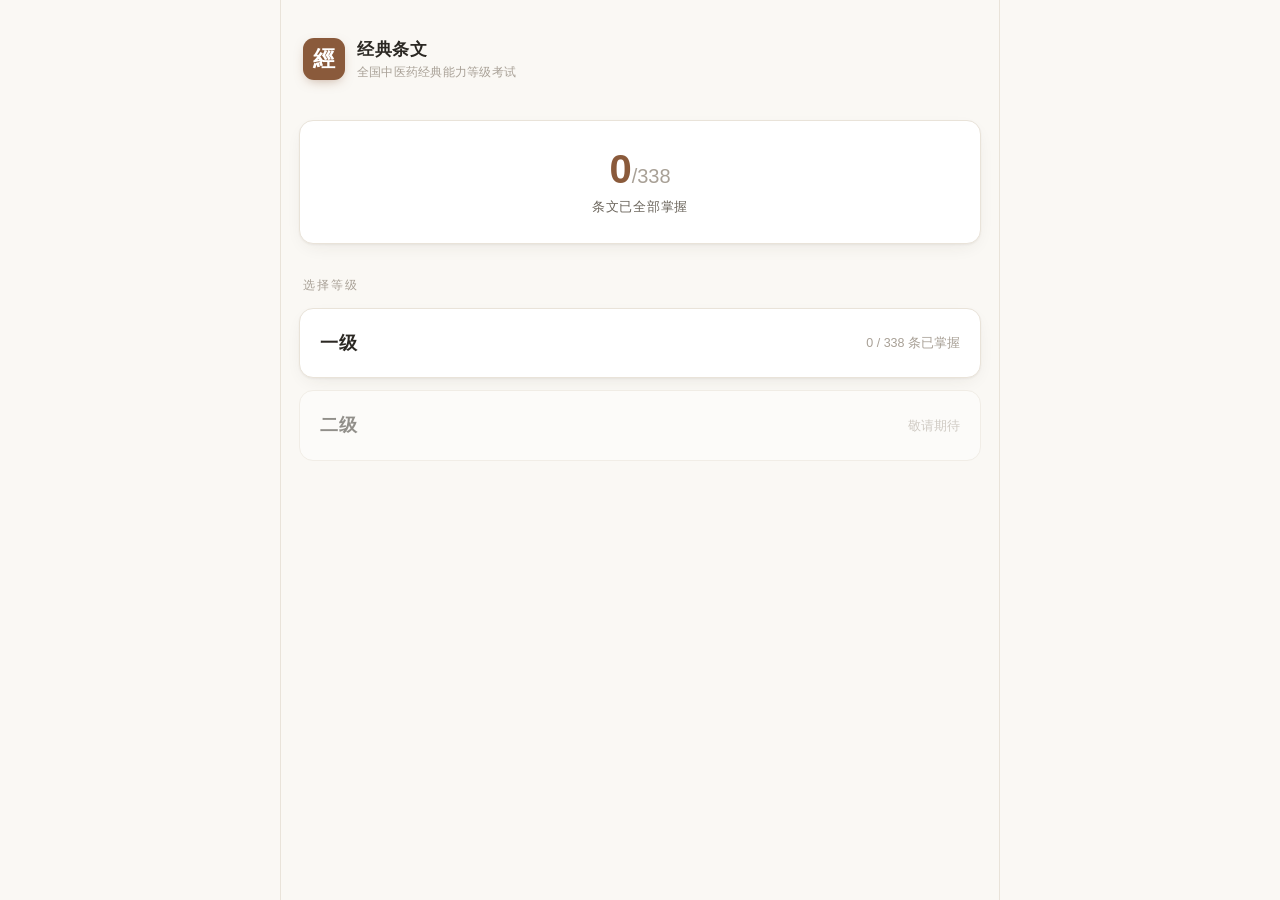
==== index.html @ 97379460 "Add files via upload" ====
<!DOCTYPE html>
<html lang="zh-CN">
<head>
<meta charset="UTF-8">
<meta name="viewport" content="width=device-width, initial-scale=1.0, viewport-fit=cover">
<meta name="theme-color" content="#faf8f4">
<title>经典条文背诵 · 全国中医药经典能力等级考试</title>
<link rel="stylesheet" href="style.css">
</head>
<body>
<div id="app"></div>
<script src="data.js"></script>
<script src="app.js"></script>
</body>
</html>
---- style.css ----
/* ============================================================
   style.css — 经典条文背诵
   ============================================================ */

:root {
  --bg: #faf8f4;
  --surface: #ffffff;
  --surface-2: #f5f1ea;
  --ink: #2b2823;
  --ink-2: #6b655c;
  --ink-3: #a8a096;
  --line: #e9e3d9;
  --line-2: #ded6c9;
  --accent: #8a5a3b;
  --accent-2: #a8704a;
  --accent-soft: #f4ece3;
  --green: #3f8a63;
  --green-soft: #e9f5ee;
  --red: #bf4a44;
  --red-soft: #fceceb;
  --gold: #c9a961;
  --radius: 14px;
  --radius-sm: 9px;
  --shadow: 0 1px 2px rgba(60, 48, 32, .05), 0 6px 20px -8px rgba(60, 48, 32, .12);
}

* { box-sizing: border-box; -webkit-tap-highlight-color: transparent; }

html, body {
  margin: 0;
  padding: 0;
  background: var(--bg);
  color: var(--ink);
  font-family: -apple-system, BlinkMacSystemFont, "Segoe UI", "PingFang SC",
               "Hiragino Sans GB", "Microsoft YaHei", "Source Han Sans SC", sans-serif;
  font-size: 16px;
  line-height: 1.6;
  -webkit-font-smoothing: antialiased;
}

body {
  min-height: 100vh;
  min-height: 100dvh;
}

#app { min-height: 100vh; min-height: 100dvh; }

.page {
  max-width: 720px;
  margin: 0 auto;
  min-height: 100vh;
  min-height: 100dvh;
  display: flex;
  flex-direction: column;
  background: var(--bg);
}

/* ---------------- 通用经典文本字体 ---------------- */
.classic {
  font-family: "Songti SC", "SimSun", "Noto Serif SC", "Source Han Serif SC",
               "STSong", Georgia, serif;
  letter-spacing: .02em;
}

/* ---------------- 顶栏 ---------------- */
.topbar {
  display: flex;
  align-items: center;
  gap: 8px;
  padding: 16px 18px 10px;
  position: sticky;
  top: 0;
  background: linear-gradient(var(--bg) 76%, rgba(250,248,244,0));
  z-index: 10;
}

.icon-btn {
  width: 38px; height: 38px;
  flex: 0 0 auto;
  border: none;
  background: transparent;
  color: var(--ink);
  font-size: 26px;
  line-height: 1;
  border-radius: 50%;
  cursor: pointer;
  display: flex;
  align-items: center;
  justify-content: center;
  transition: background .15s;
  padding: 0;
}
.icon-btn:hover { background: var(--surface-2); }
.icon-btn:active { transform: scale(.94); }
.icon-btn.ghost { visibility: hidden; pointer-events: none; }

.topbar-title { flex: 1; min-width: 0; }
.tt-kicker {
  font-size: 11px;
  letter-spacing: .12em;
  color: var(--ink-3);
  text-transform: uppercase;
}
.tt-name {
  font-size: 17px;
  font-weight: 600;
  color: var(--ink);
  white-space: nowrap;
  overflow: hidden;
  text-overflow: ellipsis;
}

/* ---------------- 首页 ---------------- */
.brand {
  display: flex;
  align-items: center;
  gap: 12px;
  padding: 20px 4px 0;
}
.brand-mark {
  width: 42px; height: 42px;
  display: flex; align-items: center; justify-content: center;
  background: var(--accent);
  color: #fff;
  border-radius: 11px;
  font-family: "Songti SC", serif;
  font-size: 22px;
  font-weight: 600;
  box-shadow: 0 4px 12px -4px rgba(138, 90, 59, .5);
}
.brand-title { font-size: 17px; font-weight: 700; letter-spacing: .04em; }
.brand-sub { font-size: 11.5px; color: var(--ink-3); letter-spacing: .02em; }

.home-main { padding: 0 18px 48px; }

.hero {
  margin: 28px 0 32px;
  padding: 26px 22px;
  background: var(--surface);
  border: 1px solid var(--line);
  border-radius: var(--radius);
  box-shadow: var(--shadow);
  text-align: center;
}
.hero-num {
  font-size: 40px;
  font-weight: 700;
  color: var(--accent);
  line-height: 1.1;
  font-variant-numeric: tabular-nums;
}
.hero-num span { font-size: 20px; color: var(--ink-3); font-weight: 500; }
.hero-label {
  margin-top: 6px;
  font-size: 13px;
  color: var(--ink-2);
  letter-spacing: .06em;
}

.section-label {
  font-size: 12px;
  letter-spacing: .16em;
  color: var(--ink-3);
  margin: 0 0 12px 4px;
  text-transform: uppercase;
}

.level-grid { display: grid; gap: 12px; }

.level-card {
  display: flex;
  align-items: center;
  justify-content: space-between;
  padding: 20px 20px;
  background: var(--surface);
  border: 1px solid var(--line);
  border-radius: var(--radius);
  cursor: pointer;
  transition: border-color .16s, transform .16s, box-shadow .16s;
  box-shadow: var(--shadow);
}
.level-card:hover { border-color: var(--accent-2); transform: translateY(-1px); }
.level-card:active { transform: scale(.99); }
.level-card.disabled {
  opacity: .5;
  cursor: not-allowed;
  box-shadow: none;
}
.lc-name { font-size: 18px; font-weight: 600; letter-spacing: .06em; }
.lc-sub { font-size: 12.5px; color: var(--ink-3); }

/* ---------------- 科目列表 ---------------- */
.list-main { padding: 0 18px 48px; flex: 1; }

.subject-list { display: grid; gap: 10px; }

.subject-card {
  display: flex;
  align-items: center;
  gap: 14px;
  width: 100%;
  padding: 16px 16px;
  background: var(--surface);
  border: 1px solid var(--line);
  border-radius: var(--radius);
  cursor: pointer;
  text-align: left;
  font-family: inherit;
  font-size: inherit;
  color: inherit;
  transition: border-color .16s, transform .16s;
  box-shadow: var(--shadow);
}
.subject-card:hover { border-color: var(--accent-2); }
.subject-card:active { transform: scale(.99); }

.sc-icon {
  font-size: 24px;
  width: 46px; height: 46px;
  flex: 0 0 auto;
  display: flex; align-items: center; justify-content: center;
  background: var(--accent-soft);
  border-radius: 12px;
}
.sc-body { flex: 1; min-width: 0; display: flex; flex-direction: column; gap: 3px; }
.sc-name { font-size: 16.5px; font-weight: 600; }
.sc-meta { font-size: 12px; color: var(--ink-3); }
.sc-bar {
  display: block;
  height: 4px;
  background: var(--surface-2);
  border-radius: 3px;
  overflow: hidden;
  margin-top: 3px;
}
.sc-bar i {
  display: block; height: 100%;
  background: linear-gradient(90deg, var(--gold), var(--accent-2));
  border-radius: 3px;
  transition: width .3s;
}
.sc-arrow { color: var(--ink-3); font-size: 22px; flex: 0 0 auto; }

/* ---------------- 条文列表 ---------------- */
.part-group { margin-bottom: 26px; }

.part-head {
  font-size: 12.5px;
  font-weight: 600;
  letter-spacing: .08em;
  color: var(--accent);
  padding: 0 4px 8px;
  border-bottom: 1px solid var(--line);
  margin-bottom: 8px;
}

.passage-list { display: grid; gap: 7px; }

.passage-item {
  display: flex;
  align-items: center;
  gap: 12px;
  width: 100%;
  padding: 13px 14px;
  background: var(--surface);
  border: 1px solid var(--line);
  border-radius: var(--radius-sm);
  cursor: pointer;
  text-align: left;
  font-family: inherit;
  color: inherit;
  transition: border-color .15s, background .15s;
}
.passage-item:hover { border-color: var(--accent-2); background: #fffdfa; }
.passage-item:active { transform: scale(.995); }

.pi-main { flex: 1; min-width: 0; display: flex; flex-direction: column; gap: 2px; }
.pi-title {
  font-size: 14.5px;
  font-weight: 500;
  color: var(--ink);
  overflow: hidden;
  text-overflow: ellipsis;
  white-space: nowrap;
}
.pi-article {
  font-size: 11.5px;
  color: var(--ink-3);
  overflow: hidden;
  text-overflow: ellipsis;
  white-space: nowrap;
}

.pi-dots { display: flex; gap: 4px; flex: 0 0 auto; }
.dot {
  width: 20px; height: 20px;
  border-radius: 50%;
  display: flex; align-items: center; justify-content: center;
  font-size: 10px;
  font-style: normal;
  background: var(--surface-2);
  color: var(--ink-3);
  border: 1px solid var(--line);
  transition: all .2s;
}
.dot.on {
  background: var(--green-soft);
  color: var(--green);
  border-color: #bfe0cd;
  font-weight: 700;
}

/* ---------------- 练习页 ---------------- */
.practice-page { background: var(--bg); }

.practice-head {
  display: flex;
  align-items: center;
  gap: 10px;
  padding: 14px 16px 8px;
  position: sticky;
  top: 0;
  z-index: 10;
  background: var(--bg);
  border-bottom: 1px solid transparent;
}

.ph-title { flex: 1; min-width: 0; }
.ph-article {
  font-size: 11px;
  color: var(--ink-3);
  letter-spacing: .04em;
  white-space: nowrap; overflow: hidden; text-overflow: ellipsis;
}
.ph-name {
  font-size: 15px;
  font-weight: 600;
  white-space: nowrap; overflow: hidden; text-overflow: ellipsis;
}
.ph-progress {
  font-size: 12px;
  font-variant-numeric: tabular-nums;
  color: var(--accent);
  background: var(--accent-soft);
  padding: 4px 10px;
  border-radius: 20px;
  font-weight: 600;
  flex: 0 0 auto;
}

.mode-tabs {
  display: flex;
  gap: 6px;
  padding: 6px 16px 12px;
  position: sticky;
  top: 52px;
  background: var(--bg);
  z-index: 9;
}
.mode-tab {
  flex: 1;
  padding: 8px 4px;
  font-size: 13px;
  font-family: inherit;
  color: var(--ink-2);
  background: var(--surface);
  border: 1px solid var(--line);
  border-radius: 9px;
  cursor: pointer;
  transition: all .16s;
  white-space: nowrap;
}
.mode-tab:hover { border-color: var(--accent-2); }
.mode-tab.active {
  background: var(--accent);
  color: #fff;
  border-color: var(--accent);
  font-weight: 600;
  box-shadow: 0 4px 12px -5px rgba(138, 90, 59, .6);
}
.mode-tab.done:not(.active) {
  border-color: #bfe0cd;
  color: var(--green);
  background: var(--green-soft);
}

.practice-body {
  flex: 1;
  padding: 4px 18px 130px;
}

.cloze-hint {
  font-size: 11.5px;
  color: var(--ink-3);
  letter-spacing: .04em;
  margin-bottom: 14px;
  padding-left: 2px;
}

/* ---------------- 挖空文本 ---------------- */
.cloze-text {
  font-size: 19px;
  line-height: 2.5;
  color: var(--ink);
  word-break: break-word;
}
.cloze-text .c { white-space: pre-wrap; }

.blank {
  font-family: inherit;
  font-size: inherit;
  line-height: 1.4;
  color: var(--accent);
  font-weight: 600;
  background: transparent;
  border: none;
  border-bottom: 1.6px solid var(--line-2);
  border-radius: 0;
  text-align: center;
  padding: 0 1px 1px;
  margin: 0 1px;
  outline: none;
  transition: border-color .15s, background .15s, color .15s;
  vertical-align: baseline;
}
.blank:focus {
  border-bottom-color: var(--accent);
  background: var(--accent-soft);
}
.blank.correct {
  color: var(--green);
  border-bottom-color: var(--green);
  background: var(--green-soft);
}
.blank.wrong {
  color: var(--red);
  border-bottom-color: var(--red);
  background: var(--red-soft);
  text-decoration: line-through;
  text-decoration-color: rgba(191, 74, 68, .4);
}
.blank.revealed {
  color: var(--gold);
  border-bottom-color: var(--gold);
  background: #fdf7e8;
}

/* ---------------- 选择题 ---------------- */
.choice-quote {
  font-size: 18px;
  line-height: 2.1;
  padding: 18px 18px;
  background: var(--surface);
  border: 1px solid var(--line);
  border-left: 3px solid var(--gold);
  border-radius: var(--radius-sm);
  margin-bottom: 20px;
  color: var(--ink);
}
.quote-blank {
  display: inline-block;
  min-width: 5em;
  border-bottom: 2px solid var(--accent-2);
  color: var(--accent);
  text-align: center;
  letter-spacing: .1em;
}

.options { display: grid; gap: 9px; }

.option {
  display: flex;
  align-items: flex-start;
  gap: 11px;
  width: 100%;
  padding: 13px 15px;
  background: var(--surface);
  border: 1px solid var(--line);
  border-radius: var(--radius-sm);
  cursor: pointer;
  text-align: left;
  font-family: inherit;
  font-size: inherit;
  color: inherit;
  transition: all .15s;
  line-height: 1.7;
}
.option:hover { border-color: var(--accent-2); background: #fffdfa; }
.option.picked {
  border-color: var(--accent);
  background: var(--accent-soft);
  box-shadow: 0 0 0 1px var(--accent) inset;
}
.option.correct {
  border-color: var(--green);
  background: var(--green-soft);
}
.option.wrong {
  border-color: var(--red);
  background: var(--red-soft);
}

.opt-letter {
  flex: 0 0 auto;
  width: 22px; height: 22px;
  border-radius: 50%;
  background: var(--surface-2);
  color: var(--ink-2);
  font-size: 12px;
  font-weight: 700;
  display: flex; align-items: center; justify-content: center;
  margin-top: 2px;
}
.option.picked .opt-letter { background: var(--accent); color: #fff; }
.option.correct .opt-letter { background: var(--green); color: #fff; }
.option.wrong .opt-letter { background: var(--red); color: #fff; }

.opt-text { flex: 1; font-size: 16px; }

/* ---------------- 结果条 ---------------- */
.result-bar {
  margin-top: 18px;
  font-size: 13.5px;
  color: var(--ink-2);
  padding: 0 2px;
  min-height: 20px;
}
.result-bar.ok { color: var(--green); font-weight: 600; }
.result-bar.bad { color: var(--red); }

.empty-tip {
  padding: 40px 20px;
  text-align: center;
  color: var(--ink-3);
  font-size: 14px;
}

/* ---------------- 底部按钮 ---------------- */
.practice-foot {
  position: fixed;
  bottom: 0;
  left: 0; right: 0;
  max-width: 720px;
  margin: 0 auto;
  padding: 12px 18px calc(12px + env(safe-area-inset-bottom, 0px));
  background: linear-gradient(rgba(250,248,244,0), var(--bg) 34%);
  display: flex;
  gap: 10px;
  z-index: 20;
}

.btn-primary, .btn-ghost {
  font-family: inherit;
  font-size: 15px;
  font-weight: 600;
  padding: 13px 18px;
  border-radius: 12px;
  cursor: pointer;
  transition: all .15s;
  border: 1px solid transparent;
}
.btn-primary {
  flex: 2;
  background: var(--accent);
  color: #fff;
  box-shadow: 0 6px 18px -8px rgba(138, 90, 59, .8);
}
.btn-primary:hover { background: var(--accent-2); }
.btn-primary:active { transform: scale(.98); }

.btn-ghost {
  flex: 1;
  background: var(--surface);
  color: var(--ink-2);
  border-color: var(--line);
}
.btn-ghost:hover { border-color: var(--accent-2); color: var(--accent); }
.btn-ghost:active { transform: scale(.98); }

/* ---------------- 响应式 ---------------- */
@media (max-width: 400px) {
  .cloze-text { font-size: 17px; line-height: 2.4; }
  .choice-quote { font-size: 16.5px; }
  .opt-text { font-size: 15px; }
  .mode-tab { font-size: 12px; padding: 7px 2px; }
}

@media (min-width: 721px) {
  .page {
    border-left: 1px solid var(--line);
    border-right: 1px solid var(--line);
    background: var(--bg);
  }
}
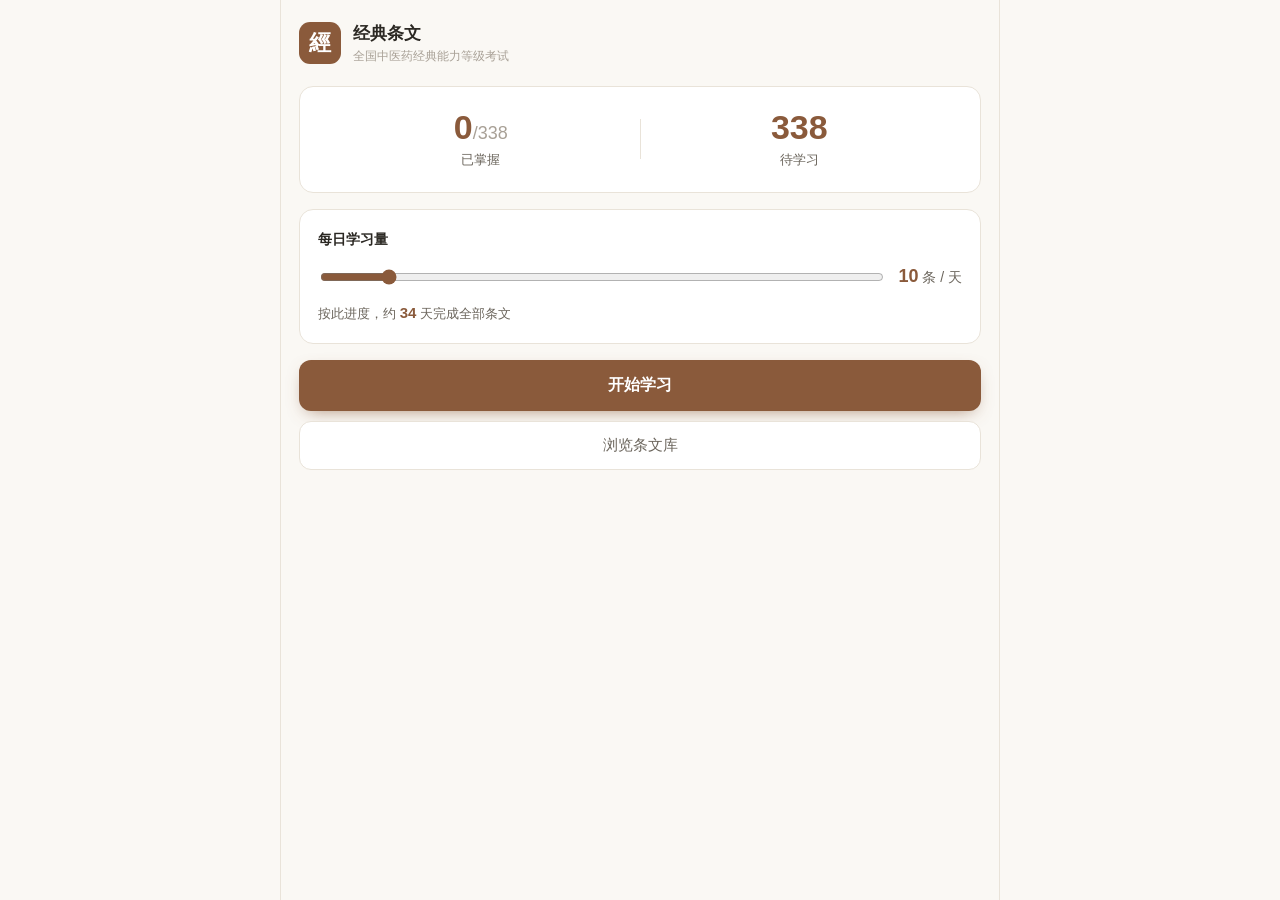
==== commit 441be5f0: "Add files via upload" ====
--- a/index.html
+++ b/index.html
@@ -4,7 +4,7 @@
 <meta charset="UTF-8">
 <meta name="viewport" content="width=device-width, initial-scale=1.0, viewport-fit=cover">
 <meta name="theme-color" content="#faf8f4">
-<title>经典条文背诵 · 全国中医药经典能力等级考试</title>
+<title>经典条文 · 背诵</title>
 <link rel="stylesheet" href="style.css">
 </head>
 <body>
--- a/style.css
+++ b/style.css
@@ -1,16 +1,11 @@
-/* ============================================================
-   style.css — 经典条文背诵
-   ============================================================ */
-
 :root {
   --bg: #faf8f4;
   --surface: #ffffff;
-  --surface-2: #f5f1ea;
+  --surface-2: #f4efe7;
   --ink: #2b2823;
   --ink-2: #6b655c;
   --ink-3: #a8a096;
   --line: #e9e3d9;
-  --line-2: #ded6c9;
   --accent: #8a5a3b;
   --accent-2: #a8704a;
   --accent-soft: #f4ece3;
@@ -21,574 +16,189 @@
   --gold: #c9a961;
   --radius: 14px;
   --radius-sm: 9px;
-  --shadow: 0 1px 2px rgba(60, 48, 32, .05), 0 6px 20px -8px rgba(60, 48, 32, .12);
 }
-
 * { box-sizing: border-box; -webkit-tap-highlight-color: transparent; }
-
-html, body {
-  margin: 0;
-  padding: 0;
-  background: var(--bg);
-  color: var(--ink);
-  font-family: -apple-system, BlinkMacSystemFont, "Segoe UI", "PingFang SC",
-               "Hiragino Sans GB", "Microsoft YaHei", "Source Han Sans SC", sans-serif;
-  font-size: 16px;
-  line-height: 1.6;
-  -webkit-font-smoothing: antialiased;
-}
-
-body {
-  min-height: 100vh;
-  min-height: 100dvh;
-}
-
-#app { min-height: 100vh; min-height: 100dvh; }
-
-.page {
-  max-width: 720px;
-  margin: 0 auto;
-  min-height: 100vh;
-  min-height: 100dvh;
-  display: flex;
-  flex-direction: column;
-  background: var(--bg);
-}
-
-/* ---------------- 通用经典文本字体 ---------------- */
-.classic {
-  font-family: "Songti SC", "SimSun", "Noto Serif SC", "Source Han Serif SC",
-               "STSong", Georgia, serif;
-  letter-spacing: .02em;
-}
-
-/* ---------------- 顶栏 ---------------- */
-.topbar {
-  display: flex;
-  align-items: center;
-  gap: 8px;
-  padding: 16px 18px 10px;
-  position: sticky;
-  top: 0;
-  background: linear-gradient(var(--bg) 76%, rgba(250,248,244,0));
-  z-index: 10;
-}
-
-.icon-btn {
-  width: 38px; height: 38px;
-  flex: 0 0 auto;
-  border: none;
-  background: transparent;
-  color: var(--ink);
-  font-size: 26px;
-  line-height: 1;
-  border-radius: 50%;
-  cursor: pointer;
-  display: flex;
-  align-items: center;
-  justify-content: center;
-  transition: background .15s;
-  padding: 0;
-}
-.icon-btn:hover { background: var(--surface-2); }
+html, body { margin: 0; padding: 0; background: var(--bg); color: var(--ink);
+  font-family: -apple-system, BlinkMacSystemFont, "PingFang SC", "Hiragino Sans GB",
+    "Microsoft YaHei", sans-serif; font-size: 16px; line-height: 1.6;
+  -webkit-font-smoothing: antialiased; }
+#app { min-height: 100vh; }
+
+.page { max-width: 720px; margin: 0 auto; min-height: 100vh; display: flex;
+  flex-direction: column; }
+
+.classic { font-family: "Songti SC", "SimSun", "Noto Serif SC", Georgia, serif;
+  letter-spacing: .02em; }
+
+/* ---- 顶栏 ---- */
+.topbar { display: flex; align-items: center; gap: 8px; padding: 14px 16px 8px;
+  position: sticky; top: 0; background: var(--bg); z-index: 10; }
+.icon-btn { width: 38px; height: 38px; border: none; background: transparent;
+  color: var(--ink); font-size: 26px; border-radius: 50%; cursor: pointer;
+  display: flex; align-items: center; justify-content: center; }
 .icon-btn:active { transform: scale(.94); }
-.icon-btn.ghost { visibility: hidden; pointer-events: none; }
-
+.icon-btn.ghost { visibility: hidden; }
 .topbar-title { flex: 1; min-width: 0; }
-.tt-kicker {
-  font-size: 11px;
-  letter-spacing: .12em;
-  color: var(--ink-3);
-  text-transform: uppercase;
-}
-.tt-name {
-  font-size: 17px;
-  font-weight: 600;
-  color: var(--ink);
-  white-space: nowrap;
-  overflow: hidden;
-  text-overflow: ellipsis;
-}
-
-/* ---------------- 首页 ---------------- */
-.brand {
-  display: flex;
-  align-items: center;
-  gap: 12px;
-  padding: 20px 4px 0;
-}
-.brand-mark {
-  width: 42px; height: 42px;
-  display: flex; align-items: center; justify-content: center;
-  background: var(--accent);
-  color: #fff;
-  border-radius: 11px;
-  font-family: "Songti SC", serif;
-  font-size: 22px;
-  font-weight: 600;
-  box-shadow: 0 4px 12px -4px rgba(138, 90, 59, .5);
-}
-.brand-title { font-size: 17px; font-weight: 700; letter-spacing: .04em; }
-.brand-sub { font-size: 11.5px; color: var(--ink-3); letter-spacing: .02em; }
-
-.home-main { padding: 0 18px 48px; }
-
-.hero {
-  margin: 28px 0 32px;
-  padding: 26px 22px;
-  background: var(--surface);
-  border: 1px solid var(--line);
-  border-radius: var(--radius);
-  box-shadow: var(--shadow);
-  text-align: center;
-}
-.hero-num {
-  font-size: 40px;
-  font-weight: 700;
-  color: var(--accent);
-  line-height: 1.1;
-  font-variant-numeric: tabular-nums;
-}
-.hero-num span { font-size: 20px; color: var(--ink-3); font-weight: 500; }
-.hero-label {
-  margin-top: 6px;
-  font-size: 13px;
-  color: var(--ink-2);
-  letter-spacing: .06em;
-}
-
-.section-label {
-  font-size: 12px;
-  letter-spacing: .16em;
-  color: var(--ink-3);
-  margin: 0 0 12px 4px;
-  text-transform: uppercase;
-}
-
-.level-grid { display: grid; gap: 12px; }
-
-.level-card {
-  display: flex;
-  align-items: center;
-  justify-content: space-between;
-  padding: 20px 20px;
-  background: var(--surface);
-  border: 1px solid var(--line);
-  border-radius: var(--radius);
-  cursor: pointer;
-  transition: border-color .16s, transform .16s, box-shadow .16s;
-  box-shadow: var(--shadow);
-}
-.level-card:hover { border-color: var(--accent-2); transform: translateY(-1px); }
-.level-card:active { transform: scale(.99); }
-.level-card.disabled {
-  opacity: .5;
-  cursor: not-allowed;
-  box-shadow: none;
-}
-.lc-name { font-size: 18px; font-weight: 600; letter-spacing: .06em; }
-.lc-sub { font-size: 12.5px; color: var(--ink-3); }
-
-/* ---------------- 科目列表 ---------------- */
-.list-main { padding: 0 18px 48px; flex: 1; }
-
-.subject-list { display: grid; gap: 10px; }
-
-.subject-card {
-  display: flex;
-  align-items: center;
-  gap: 14px;
-  width: 100%;
-  padding: 16px 16px;
-  background: var(--surface);
-  border: 1px solid var(--line);
-  border-radius: var(--radius);
-  cursor: pointer;
-  text-align: left;
-  font-family: inherit;
-  font-size: inherit;
-  color: inherit;
-  transition: border-color .16s, transform .16s;
-  box-shadow: var(--shadow);
-}
-.subject-card:hover { border-color: var(--accent-2); }
-.subject-card:active { transform: scale(.99); }
-
-.sc-icon {
-  font-size: 24px;
-  width: 46px; height: 46px;
-  flex: 0 0 auto;
-  display: flex; align-items: center; justify-content: center;
-  background: var(--accent-soft);
-  border-radius: 12px;
-}
-.sc-body { flex: 1; min-width: 0; display: flex; flex-direction: column; gap: 3px; }
-.sc-name { font-size: 16.5px; font-weight: 600; }
-.sc-meta { font-size: 12px; color: var(--ink-3); }
-.sc-bar {
-  display: block;
-  height: 4px;
-  background: var(--surface-2);
-  border-radius: 3px;
-  overflow: hidden;
-  margin-top: 3px;
-}
-.sc-bar i {
-  display: block; height: 100%;
-  background: linear-gradient(90deg, var(--gold), var(--accent-2));
-  border-radius: 3px;
-  transition: width .3s;
-}
-.sc-arrow { color: var(--ink-3); font-size: 22px; flex: 0 0 auto; }
-
-/* ---------------- 条文列表 ---------------- */
-.part-group { margin-bottom: 26px; }
-
-.part-head {
-  font-size: 12.5px;
-  font-weight: 600;
-  letter-spacing: .08em;
-  color: var(--accent);
-  padding: 0 4px 8px;
-  border-bottom: 1px solid var(--line);
-  margin-bottom: 8px;
-}
-
-.passage-list { display: grid; gap: 7px; }
-
-.passage-item {
-  display: flex;
-  align-items: center;
-  gap: 12px;
-  width: 100%;
-  padding: 13px 14px;
-  background: var(--surface);
-  border: 1px solid var(--line);
-  border-radius: var(--radius-sm);
-  cursor: pointer;
-  text-align: left;
-  font-family: inherit;
-  color: inherit;
-  transition: border-color .15s, background .15s;
-}
-.passage-item:hover { border-color: var(--accent-2); background: #fffdfa; }
-.passage-item:active { transform: scale(.995); }
-
-.pi-main { flex: 1; min-width: 0; display: flex; flex-direction: column; gap: 2px; }
-.pi-title {
-  font-size: 14.5px;
-  font-weight: 500;
-  color: var(--ink);
-  overflow: hidden;
-  text-overflow: ellipsis;
-  white-space: nowrap;
-}
-.pi-article {
-  font-size: 11.5px;
-  color: var(--ink-3);
-  overflow: hidden;
-  text-overflow: ellipsis;
-  white-space: nowrap;
-}
-
-.pi-dots { display: flex; gap: 4px; flex: 0 0 auto; }
-.dot {
-  width: 20px; height: 20px;
-  border-radius: 50%;
-  display: flex; align-items: center; justify-content: center;
-  font-size: 10px;
-  font-style: normal;
-  background: var(--surface-2);
-  color: var(--ink-3);
-  border: 1px solid var(--line);
-  transition: all .2s;
-}
-.dot.on {
-  background: var(--green-soft);
-  color: var(--green);
-  border-color: #bfe0cd;
-  font-weight: 700;
-}
-
-/* ---------------- 练习页 ---------------- */
-.practice-page { background: var(--bg); }
-
-.practice-head {
-  display: flex;
-  align-items: center;
-  gap: 10px;
-  padding: 14px 16px 8px;
-  position: sticky;
-  top: 0;
-  z-index: 10;
-  background: var(--bg);
-  border-bottom: 1px solid transparent;
-}
-
-.ph-title { flex: 1; min-width: 0; }
-.ph-article {
-  font-size: 11px;
-  color: var(--ink-3);
-  letter-spacing: .04em;
-  white-space: nowrap; overflow: hidden; text-overflow: ellipsis;
-}
-.ph-name {
-  font-size: 15px;
-  font-weight: 600;
-  white-space: nowrap; overflow: hidden; text-overflow: ellipsis;
-}
-.ph-progress {
-  font-size: 12px;
-  font-variant-numeric: tabular-nums;
-  color: var(--accent);
-  background: var(--accent-soft);
-  padding: 4px 10px;
-  border-radius: 20px;
-  font-weight: 600;
-  flex: 0 0 auto;
-}
-
-.mode-tabs {
-  display: flex;
-  gap: 6px;
-  padding: 6px 16px 12px;
-  position: sticky;
-  top: 52px;
-  background: var(--bg);
-  z-index: 9;
-}
-.mode-tab {
-  flex: 1;
-  padding: 8px 4px;
-  font-size: 13px;
-  font-family: inherit;
-  color: var(--ink-2);
-  background: var(--surface);
-  border: 1px solid var(--line);
-  border-radius: 9px;
-  cursor: pointer;
-  transition: all .16s;
-  white-space: nowrap;
-}
-.mode-tab:hover { border-color: var(--accent-2); }
-.mode-tab.active {
-  background: var(--accent);
-  color: #fff;
-  border-color: var(--accent);
-  font-weight: 600;
-  box-shadow: 0 4px 12px -5px rgba(138, 90, 59, .6);
-}
-.mode-tab.done:not(.active) {
-  border-color: #bfe0cd;
-  color: var(--green);
-  background: var(--green-soft);
-}
-
-.practice-body {
-  flex: 1;
-  padding: 4px 18px 130px;
-}
-
-.cloze-hint {
-  font-size: 11.5px;
-  color: var(--ink-3);
-  letter-spacing: .04em;
-  margin-bottom: 14px;
-  padding-left: 2px;
-}
-
-/* ---------------- 挖空文本 ---------------- */
-.cloze-text {
-  font-size: 19px;
-  line-height: 2.5;
-  color: var(--ink);
-  word-break: break-word;
-}
-.cloze-text .c { white-space: pre-wrap; }
-
-.blank {
-  font-family: inherit;
-  font-size: inherit;
-  line-height: 1.4;
-  color: var(--accent);
-  font-weight: 600;
-  background: transparent;
-  border: none;
-  border-bottom: 1.6px solid var(--line-2);
-  border-radius: 0;
-  text-align: center;
-  padding: 0 1px 1px;
-  margin: 0 1px;
-  outline: none;
-  transition: border-color .15s, background .15s, color .15s;
-  vertical-align: baseline;
-}
-.blank:focus {
-  border-bottom-color: var(--accent);
-  background: var(--accent-soft);
-}
-.blank.correct {
-  color: var(--green);
-  border-bottom-color: var(--green);
-  background: var(--green-soft);
-}
-.blank.wrong {
-  color: var(--red);
-  border-bottom-color: var(--red);
-  background: var(--red-soft);
-  text-decoration: line-through;
-  text-decoration-color: rgba(191, 74, 68, .4);
-}
-.blank.revealed {
-  color: var(--gold);
-  border-bottom-color: var(--gold);
-  background: #fdf7e8;
-}
-
-/* ---------------- 选择题 ---------------- */
-.choice-quote {
-  font-size: 18px;
-  line-height: 2.1;
-  padding: 18px 18px;
-  background: var(--surface);
-  border: 1px solid var(--line);
-  border-left: 3px solid var(--gold);
-  border-radius: var(--radius-sm);
-  margin-bottom: 20px;
-  color: var(--ink);
-}
-.quote-blank {
-  display: inline-block;
-  min-width: 5em;
-  border-bottom: 2px solid var(--accent-2);
-  color: var(--accent);
-  text-align: center;
-  letter-spacing: .1em;
-}
+.tt-kicker { font-size: 11px; color: var(--ink-3); letter-spacing: .08em; }
+.tt-name { font-size: 16px; font-weight: 600; white-space: nowrap;
+  overflow: hidden; text-overflow: ellipsis; }
+.queue-badge { font-size: 12px; color: var(--accent); background: var(--accent-soft);
+  padding: 3px 10px; border-radius: 20px; font-weight: 600; }
+
+/* ---- 首页 ---- */
+.home-head { padding: 20px 18px 0; }
+.brand { display: flex; align-items: center; gap: 12px; }
+.brand-mark { width: 42px; height: 42px; display: flex; align-items: center;
+  justify-content: center; background: var(--accent); color: #fff;
+  border-radius: 11px; font-family: "Songti SC", serif; font-size: 22px;
+  font-weight: 600; }
+.brand-title { font-size: 17px; font-weight: 700; }
+.brand-sub { font-size: 11.5px; color: var(--ink-3); }
+.home-main { padding: 20px 18px 48px; flex: 1; }
+
+.hero { background: var(--surface); border: 1px solid var(--line);
+  border-radius: var(--radius); padding: 22px; margin-bottom: 16px; }
+.hero-row { display: flex; align-items: center; }
+.hero-item { flex: 1; text-align: center; }
+.hero-divider { width: 1px; height: 40px; background: var(--line); }
+.hero-num { font-size: 34px; font-weight: 700; color: var(--accent);
+  line-height: 1.1; font-variant-numeric: tabular-nums; }
+.hero-num span { font-size: 18px; color: var(--ink-3); font-weight: 500; }
+.hero-label { margin-top: 4px; font-size: 12.5px; color: var(--ink-2); }
+.due-tip { margin-top: 14px; text-align: center; font-size: 13px;
+  color: var(--red); background: var(--red-soft); padding: 8px;
+  border-radius: 8px; }
+.due-tip b { font-weight: 700; }
+
+.card { background: var(--surface); border: 1px solid var(--line);
+  border-radius: var(--radius); padding: 18px; margin-bottom: 16px; }
+.card-title { font-size: 14px; font-weight: 600; margin-bottom: 12px; }
+.goal-row { display: flex; align-items: center; gap: 12px; }
+.goal-row input[type=range] { flex: 1; accent-color: var(--accent); }
+.goal-value { font-size: 14px; color: var(--ink-2); white-space: nowrap; }
+.goal-value b { color: var(--accent); font-size: 18px; }
+.days-tip { margin-top: 10px; font-size: 13px; color: var(--ink-2); }
+.days-tip b { color: var(--accent); font-size: 15px; }
+
+.btn-main { display: block; width: 100%; padding: 15px; font-size: 16px;
+  font-weight: 600; color: #fff; background: var(--accent); border: none;
+  border-radius: 12px; cursor: pointer; font-family: inherit;
+  box-shadow: 0 6px 18px -8px rgba(138,90,59,.8); }
+.btn-main:active { transform: scale(.98); }
+.btn-sub { display: block; width: 100%; padding: 14px; font-size: 15px;
+  color: var(--ink-2); background: var(--surface); border: 1px solid var(--line);
+  border-radius: 12px; cursor: pointer; margin-top: 10px; font-family: inherit; }
+
+/* ---- 学习页 ---- */
+.step-bar { display: flex; gap: 8px; justify-content: center; padding: 6px 16px 14px; }
+.step-dot { width: 30px; height: 30px; border-radius: 50%; display: flex;
+  align-items: center; justify-content: center; font-size: 12px;
+  background: var(--surface-2); color: var(--ink-3); border: 1px solid var(--line);
+  transition: all .2s; }
+.step-dot.active { background: var(--accent); color: #fff; border-color: var(--accent);
+  font-weight: 700; transform: scale(1.1); }
+.step-dot.done { background: var(--green-soft); color: var(--green);
+  border-color: #bfe0cd; }
+
+.learn-body { flex: 1; padding: 0 18px 130px; }
+.passage-title { font-size: 14px; font-weight: 600; color: var(--accent);
+  margin-bottom: 12px; }
+.passage-text { font-size: 19px; line-height: 2.1; color: var(--ink); }
+.hint-row { font-size: 12px; color: var(--ink-3); margin: 14px 0; }
+
+.quote { font-size: 18px; line-height: 2.1; padding: 16px; background: var(--surface);
+  border: 1px solid var(--line); border-left: 3px solid var(--gold);
+  border-radius: var(--radius-sm); margin-bottom: 18px; }
+.quote-blank { display: inline-block; min-width: 4em; border-bottom: 2px solid var(--accent-2);
+  color: var(--accent); text-align: center; }
 
 .options { display: grid; gap: 9px; }
-
-.option {
-  display: flex;
-  align-items: flex-start;
-  gap: 11px;
-  width: 100%;
-  padding: 13px 15px;
-  background: var(--surface);
-  border: 1px solid var(--line);
-  border-radius: var(--radius-sm);
-  cursor: pointer;
-  text-align: left;
-  font-family: inherit;
-  font-size: inherit;
-  color: inherit;
-  transition: all .15s;
-  line-height: 1.7;
-}
-.option:hover { border-color: var(--accent-2); background: #fffdfa; }
-.option.picked {
-  border-color: var(--accent);
-  background: var(--accent-soft);
-  box-shadow: 0 0 0 1px var(--accent) inset;
-}
-.option.correct {
-  border-color: var(--green);
-  background: var(--green-soft);
-}
-.option.wrong {
-  border-color: var(--red);
-  background: var(--red-soft);
-}
-
-.opt-letter {
-  flex: 0 0 auto;
-  width: 22px; height: 22px;
-  border-radius: 50%;
-  background: var(--surface-2);
-  color: var(--ink-2);
-  font-size: 12px;
-  font-weight: 700;
-  display: flex; align-items: center; justify-content: center;
-  margin-top: 2px;
-}
+.option { display: flex; align-items: flex-start; gap: 11px; width: 100%;
+  padding: 13px 15px; background: var(--surface); border: 1px solid var(--line);
+  border-radius: var(--radius-sm); cursor: pointer; text-align: left;
+  font-family: inherit; font-size: inherit; color: inherit; transition: all .15s; }
+.option:active { transform: scale(.995); }
+.option.picked { border-color: var(--accent); background: var(--accent-soft);
+  box-shadow: 0 0 0 1px var(--accent) inset; }
+.option.correct { border-color: var(--green); background: var(--green-soft); }
+.option.wrong { border-color: var(--red); background: var(--red-soft); }
+.opt-letter { flex: 0 0 auto; width: 22px; height: 22px; border-radius: 50%;
+  background: var(--surface-2); color: var(--ink-2); font-size: 12px;
+  font-weight: 700; display: flex; align-items: center; justify-content: center;
+  margin-top: 2px; }
 .option.picked .opt-letter { background: var(--accent); color: #fff; }
 .option.correct .opt-letter { background: var(--green); color: #fff; }
 .option.wrong .opt-letter { background: var(--red); color: #fff; }
-
 .opt-text { flex: 1; font-size: 16px; }
 
-/* ---------------- 结果条 ---------------- */
-.result-bar {
-  margin-top: 18px;
-  font-size: 13.5px;
-  color: var(--ink-2);
-  padding: 0 2px;
-  min-height: 20px;
-}
-.result-bar.ok { color: var(--green); font-weight: 600; }
-.result-bar.bad { color: var(--red); }
-
-.empty-tip {
-  padding: 40px 20px;
-  text-align: center;
-  color: var(--ink-3);
-  font-size: 14px;
-}
-
-/* ---------------- 底部按钮 ---------------- */
-.practice-foot {
-  position: fixed;
-  bottom: 0;
-  left: 0; right: 0;
-  max-width: 720px;
-  margin: 0 auto;
-  padding: 12px 18px calc(12px + env(safe-area-inset-bottom, 0px));
+/* 挖空 */
+.cloze-text { font-size: 19px; line-height: 2.6; color: var(--ink);
+  word-break: break-word; }
+.cloze-text .c { white-space: pre-wrap; }
+.blank { font-family: inherit; font-size: inherit; line-height: 1.4;
+  color: var(--accent); font-weight: 600; background: transparent; border: none;
+  border-bottom: 1.6px solid var(--line); border-radius: 0; text-align: center;
+  padding: 0 1px 1px; margin: 0 1px; outline: none; transition: all .15s;
+  vertical-align: baseline; }
+.blank:focus { border-bottom-color: var(--accent); background: var(--accent-soft); }
+.blank.correct { color: var(--green); border-bottom-color: var(--green);
+  background: var(--green-soft); }
+.blank.wrong { color: var(--red); border-bottom-color: var(--red);
+  background: var(--red-soft); }
+.blank.revealed { color: var(--gold); border-bottom-color: var(--gold);
+  background: #fdf7e8; }
+
+.feedback { margin-top: 18px; padding: 12px 14px; border-radius: 10px;
+  font-size: 14px; }
+.feedback.ok { background: var(--green-soft); color: var(--green); }
+.feedback.bad { background: var(--red-soft); color: var(--red); }
+
+.learn-foot { position: fixed; bottom: 0; left: 0; right: 0; max-width: 720px;
+  margin: 0 auto; padding: 12px 18px calc(12px + env(safe-area-inset-bottom, 0px));
   background: linear-gradient(rgba(250,248,244,0), var(--bg) 34%);
-  display: flex;
-  gap: 10px;
-  z-index: 20;
-}
-
-.btn-primary, .btn-ghost {
-  font-family: inherit;
-  font-size: 15px;
-  font-weight: 600;
-  padding: 13px 18px;
-  border-radius: 12px;
-  cursor: pointer;
-  transition: all .15s;
-  border: 1px solid transparent;
-}
-.btn-primary {
-  flex: 2;
-  background: var(--accent);
-  color: #fff;
-  box-shadow: 0 6px 18px -8px rgba(138, 90, 59, .8);
-}
-.btn-primary:hover { background: var(--accent-2); }
-.btn-primary:active { transform: scale(.98); }
-
-.btn-ghost {
-  flex: 1;
-  background: var(--surface);
-  color: var(--ink-2);
-  border-color: var(--line);
-}
-.btn-ghost:hover { border-color: var(--accent-2); color: var(--accent); }
+  display: flex; gap: 10px; z-index: 20; }
+.btn-ghost { flex: 1; padding: 14px; font-size: 15px; font-weight: 600;
+  color: var(--ink-2); background: var(--surface); border: 1px solid var(--line);
+  border-radius: 12px; cursor: pointer; font-family: inherit; }
 .btn-ghost:active { transform: scale(.98); }
-
-/* ---------------- 响应式 ---------------- */
-@media (max-width: 400px) {
-  .cloze-text { font-size: 17px; line-height: 2.4; }
-  .choice-quote { font-size: 16.5px; }
-  .opt-text { font-size: 15px; }
-  .mode-tab { font-size: 12px; padding: 7px 2px; }
-}
+.learn-foot .btn-main { flex: 2; }
+
+/* ---- 完成 ---- */
+.done-box { text-align: center; padding: 80px 24px; }
+.done-icon { width: 64px; height: 64px; border-radius: 50%; background: var(--green-soft);
+  color: var(--green); font-size: 32px; display: flex; align-items: center;
+  justify-content: center; margin: 0 auto 20px; }
+.done-title { font-size: 20px; font-weight: 600; margin-bottom: 6px; }
+.done-sub { font-size: 14px; color: var(--ink-3); margin-bottom: 28px; }
+
+/* ---- 条文库 ---- */
+.list-main { flex: 1; padding: 0 18px 48px; }
+.subject-list, .passage-list { display: grid; gap: 10px; }
+.subject-card, .passage-item { display: flex; align-items: center; gap: 12px;
+  width: 100%; padding: 14px 15px; background: var(--surface);
+  border: 1px solid var(--line); border-radius: var(--radius-sm);
+  cursor: pointer; text-align: left; font-family: inherit; font-size: inherit;
+  color: inherit; }
+.subject-card:active, .passage-item:active { transform: scale(.995); }
+.sc-icon { font-size: 22px; width: 44px; height: 44px; flex: 0 0 auto;
+  display: flex; align-items: center; justify-content: center;
+  background: var(--accent-soft); border-radius: 11px; }
+.sc-body { flex: 1; min-width: 0; display: flex; flex-direction: column; gap: 2px; }
+.sc-name { font-size: 16px; font-weight: 600; }
+.sc-meta { font-size: 12px; color: var(--ink-3); }
+.sc-arrow { color: var(--ink-3); font-size: 22px; }
+.pi-main { flex: 1; min-width: 0; display: flex; flex-direction: column; gap: 2px; }
+.pi-title { font-size: 14.5px; font-weight: 500; white-space: nowrap;
+  overflow: hidden; text-overflow: ellipsis; }
+.pi-article { font-size: 11.5px; color: var(--ink-3); white-space: nowrap;
+  overflow: hidden; text-overflow: ellipsis; }
+.tag { font-size: 11px; padding: 2px 8px; border-radius: 20px;
+  background: var(--surface-2); color: var(--ink-3); flex: 0 0 auto; }
+.tag.done { background: var(--green-soft); color: var(--green); }
+.tag.due { background: var(--red-soft); color: var(--red); }
+
+.empty-tip { padding: 40px 20px; text-align: center; color: var(--ink-3); }
 
 @media (min-width: 721px) {
-  .page {
-    border-left: 1px solid var(--line);
-    border-right: 1px solid var(--line);
-    background: var(--bg);
-  }
+  .page { border-left: 1px solid var(--line); border-right: 1px solid var(--line); }
 }
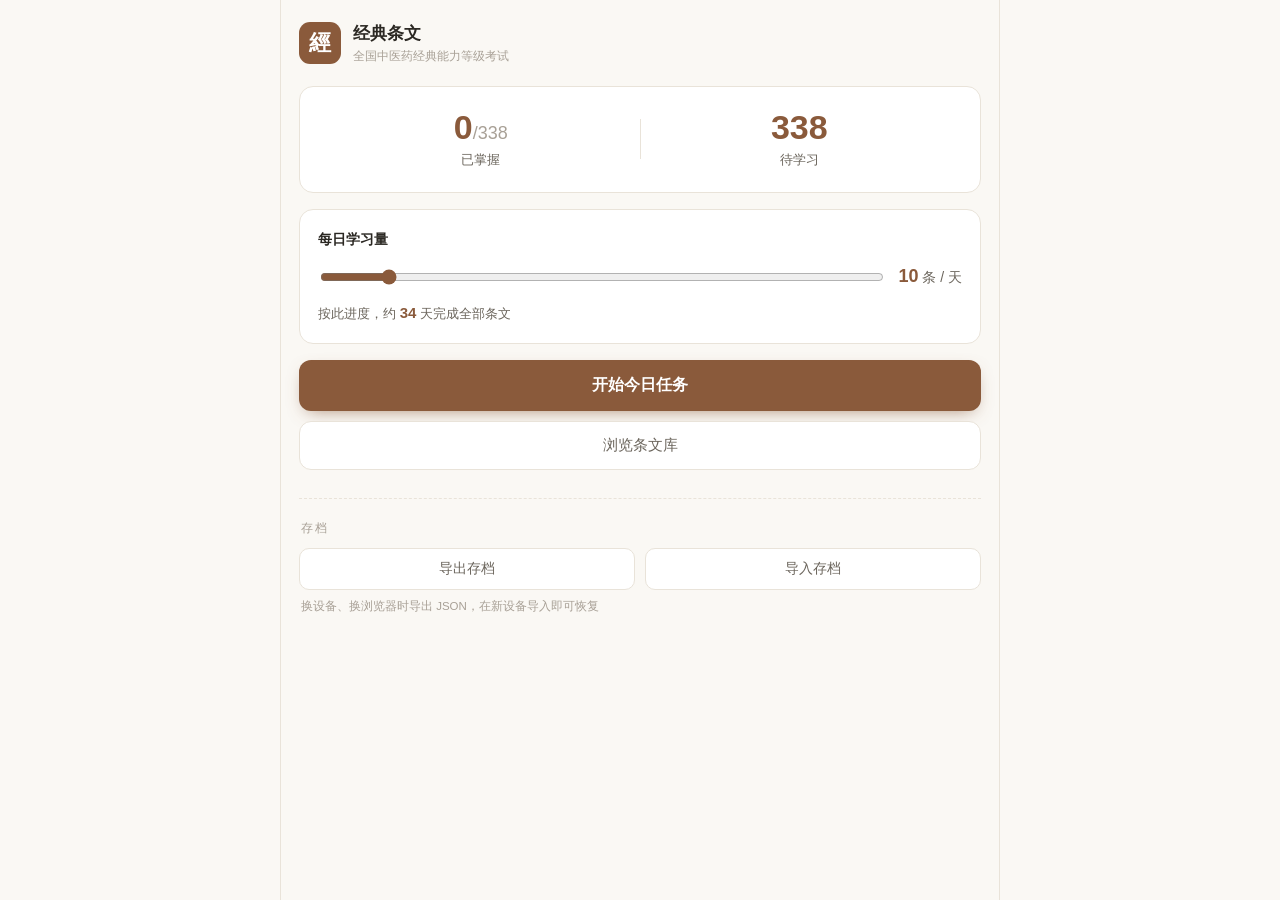
==== commit a8aca4ea: "Add files via upload" ====
--- a/index.html
+++ b/index.html
@@ -11,5 +11,6 @@
 <div id="app"></div>
 <script src="data.js"></script>
 <script src="app.js"></script>
+<script src="data-school.js"></script>
 </body>
 </html>
--- a/style.css
+++ b/style.css
@@ -24,8 +24,8 @@
   -webkit-font-smoothing: antialiased; }
 #app { min-height: 100vh; }
 
-.page { max-width: 720px; margin: 0 auto; min-height: 100vh; display: flex;
-  flex-direction: column; }
+.page { max-width: 720px; margin: 0 auto; min-height: 100vh;
+  display: flex; flex-direction: column; }
 
 .classic { font-family: "Songti SC", "SimSun", "Noto Serif SC", Georgia, serif;
   letter-spacing: .02em; }
@@ -35,7 +35,7 @@
   position: sticky; top: 0; background: var(--bg); z-index: 10; }
 .icon-btn { width: 38px; height: 38px; border: none; background: transparent;
   color: var(--ink); font-size: 26px; border-radius: 50%; cursor: pointer;
-  display: flex; align-items: center; justify-content: center; }
+  display: flex; align-items: center; justify-content: center; padding: 0; }
 .icon-btn:active { transform: scale(.94); }
 .icon-btn.ghost { visibility: hidden; }
 .topbar-title { flex: 1; min-width: 0; }
@@ -44,6 +44,11 @@
   overflow: hidden; text-overflow: ellipsis; }
 .queue-badge { font-size: 12px; color: var(--accent); background: var(--accent-soft);
   padding: 3px 10px; border-radius: 20px; font-weight: 600; }
+
+.btn-all { border: 1px solid var(--line); background: var(--surface);
+  color: var(--ink-2); font-size: 12.5px; padding: 6px 12px; border-radius: 20px;
+  cursor: pointer; font-family: inherit; }
+.btn-all:active { transform: scale(.96); }
 
 /* ---- 首页 ---- */
 .home-head { padding: 20px 18px 0; }
@@ -84,10 +89,71 @@
   font-weight: 600; color: #fff; background: var(--accent); border: none;
   border-radius: 12px; cursor: pointer; font-family: inherit;
   box-shadow: 0 6px 18px -8px rgba(138,90,59,.8); }
-.btn-main:active { transform: scale(.98); }
+.btn-main:active:not(:disabled) { transform: scale(.98); }
+.btn-main:disabled { background: var(--ink-3); box-shadow: none; cursor: not-allowed; }
 .btn-sub { display: block; width: 100%; padding: 14px; font-size: 15px;
   color: var(--ink-2); background: var(--surface); border: 1px solid var(--line);
   border-radius: 12px; cursor: pointer; margin-top: 10px; font-family: inherit; }
+
+/* ---- 科目选择页 ---- */
+.list-main { flex: 1; padding: 0 18px 48px; }
+
+.select-hint { font-size: 12.5px; color: var(--ink-3); margin-bottom: 12px;
+  padding-left: 2px; }
+
+.subject-select-list { display: grid; gap: 10px; margin-bottom: 30px; }
+
+.subject-select {
+  display: flex; align-items: center; gap: 12px;
+  padding: 14px 15px; background: var(--surface);
+  border: 1px solid var(--line); border-radius: var(--radius-sm);
+  cursor: pointer; transition: all .15s; position: relative;
+}
+.subject-select:active { transform: scale(.995); }
+.subject-select.checked {
+  border-color: var(--accent);
+  background: var(--accent-soft);
+  box-shadow: 0 0 0 1px var(--accent) inset;
+}
+.subject-select input[type=checkbox] {
+  position: absolute; opacity: 0; width: 0; height: 0; pointer-events: none;
+}
+.sc-check {
+  width: 20px; height: 20px; flex: 0 0 auto;
+  border: 1.8px solid #ded6c9; border-radius: 6px;
+  display: flex; align-items: center; justify-content: center;
+  background: var(--surface); transition: all .15s;
+}
+.subject-select.checked .sc-check {
+  background: var(--accent); border-color: var(--accent);
+}
+.subject-select.checked .sc-check::after {
+  content: ''; width: 5px; height: 9px;
+  border: solid #fff; border-width: 0 2px 2px 0;
+  transform: rotate(45deg) translate(-1px, -1px);
+}
+.sc-icon { font-size: 22px; width: 44px; height: 44px; flex: 0 0 auto;
+  display: flex; align-items: center; justify-content: center;
+  background: var(--accent-soft); border-radius: 11px; }
+.sc-body { flex: 1; min-width: 0; display: flex; flex-direction: column; gap: 2px; }
+.sc-name { font-size: 16px; font-weight: 600; }
+.sc-meta { font-size: 12px; color: var(--ink-3); }
+.due-num { color: var(--red); font-weight: 600; }
+
+.select-foot {
+  position: sticky; bottom: 0; left: 0; right: 0;
+  padding: 12px 18px calc(14px + env(safe-area-inset-bottom, 0px));
+  background: linear-gradient(rgba(250,248,244,0), var(--bg) 40%);
+}
+.select-summary {
+  font-size: 13px; color: var(--ink-2); margin-bottom: 10px; text-align: center;
+}
+.select-summary b { color: var(--accent); font-size: 15px; }
+.due-tag {
+  display: inline-block; font-size: 11.5px; color: var(--red);
+  background: var(--red-soft); padding: 2px 8px; border-radius: 20px;
+  margin-left: 6px;
+}
 
 /* ---- 学习页 ---- */
 .step-bar { display: flex; gap: 8px; justify-content: center; padding: 6px 16px 14px; }
@@ -148,6 +214,14 @@
 .blank.revealed { color: var(--gold); border-bottom-color: var(--gold);
   background: #fdf7e8; }
 
+/* 提示开启时：错的标红，对的无变化 */
+.blank.hint-wrong {
+  color: var(--red);
+  border-bottom-color: var(--red);
+  background: var(--red-soft);
+}
+.blank[readonly] { cursor: default; }
+
 .feedback { margin-top: 18px; padding: 12px 14px; border-radius: 10px;
   font-size: 14px; }
 .feedback.ok { background: var(--green-soft); color: var(--green); }
@@ -172,7 +246,6 @@
 .done-sub { font-size: 14px; color: var(--ink-3); margin-bottom: 28px; }
 
 /* ---- 条文库 ---- */
-.list-main { flex: 1; padding: 0 18px 48px; }
 .subject-list, .passage-list { display: grid; gap: 10px; }
 .subject-card, .passage-item { display: flex; align-items: center; gap: 12px;
   width: 100%; padding: 14px 15px; background: var(--surface);
@@ -180,12 +253,6 @@
   cursor: pointer; text-align: left; font-family: inherit; font-size: inherit;
   color: inherit; }
 .subject-card:active, .passage-item:active { transform: scale(.995); }
-.sc-icon { font-size: 22px; width: 44px; height: 44px; flex: 0 0 auto;
-  display: flex; align-items: center; justify-content: center;
-  background: var(--accent-soft); border-radius: 11px; }
-.sc-body { flex: 1; min-width: 0; display: flex; flex-direction: column; gap: 2px; }
-.sc-name { font-size: 16px; font-weight: 600; }
-.sc-meta { font-size: 12px; color: var(--ink-3); }
 .sc-arrow { color: var(--ink-3); font-size: 22px; }
 .pi-main { flex: 1; min-width: 0; display: flex; flex-direction: column; gap: 2px; }
 .pi-title { font-size: 14.5px; font-weight: 500; white-space: nowrap;
@@ -201,4 +268,159 @@
 
 @media (min-width: 721px) {
   .page { border-left: 1px solid var(--line); border-right: 1px solid var(--line); }
+}
+/* ---- 存档区 ---- */
+.backup-block {
+  margin-top: 28px;
+  padding-top: 20px;
+  border-top: 1px dashed var(--line);
+}
+.backup-title {
+  font-size: 12px;
+  letter-spacing: .16em;
+  color: var(--ink-3);
+  margin-bottom: 10px;
+  padding-left: 2px;
+}
+.backup-row {
+  display: flex;
+  gap: 10px;
+}
+.backup-btn {
+  flex: 1;
+  padding: 11px 14px;
+  font-size: 13.5px;
+  font-family: inherit;
+  color: var(--ink-2);
+  background: var(--surface);
+  border: 1px solid var(--line);
+  border-radius: 10px;
+  cursor: pointer;
+  transition: all .15s;
+}
+.backup-btn:hover { border-color: var(--accent-2); color: var(--accent); }
+.backup-btn:active { transform: scale(.97); }
+.backup-hint {
+  margin-top: 8px;
+  font-size: 11.5px;
+  color: var(--ink-3);
+  line-height: 1.55;
+  padding-left: 2px;
+}
+
+/* ---- toast ---- */
+.toast {
+  position: fixed;
+  left: 50%;
+  bottom: 90px;
+  transform: translate(-50%, 20px);
+  max-width: 86vw;
+  padding: 11px 18px;
+  border-radius: 12px;
+  font-size: 13.5px;
+  line-height: 1.5;
+  background: rgba(43, 40, 35, .94);
+  color: #fff;
+  opacity: 0;
+  pointer-events: none;
+  transition: opacity .22s, transform .22s;
+  z-index: 999;
+  text-align: center;
+  box-shadow: 0 8px 24px -8px rgba(0, 0, 0, .4);
+}
+.toast.show {
+  opacity: 1;
+  transform: translate(-50%, 0);
+}
+.toast.ok { background: rgba(63, 138, 99, .96); }
+.toast.bad { background: rgba(191, 74, 68, .96); }
+/* 复习标记 */
+.review-tag {
+  display: inline-block;
+  font-size: 10px;
+  font-weight: 700;
+  color: #fff;
+  background: var(--gold);
+  padding: 1px 7px;
+  border-radius: 20px;
+  margin-left: 6px;
+  letter-spacing: .06em;
+  vertical-align: 1px;
+}
+/* 考核切换 Tab */
+.exam-tabs {
+  display: flex;
+  gap: 8px;
+  margin-bottom: 14px;
+}
+.exam-tab {
+  flex: 1;
+  padding: 10px 8px;
+  font-size: 13.5px;
+  font-family: inherit;
+  font-weight: 600;
+  color: var(--ink-2);
+  background: var(--surface);
+  border: 1px solid var(--line);
+  border-radius: 10px;
+  cursor: pointer;
+  transition: all .15s;
+}
+.exam-tab.active {
+  background: var(--accent);
+  color: #fff;
+  border-color: var(--accent);
+}
+
+/* 重点条文标记 */
+.passage-tag {
+  display: inline-block;
+  font-size: 10.5px;
+  font-weight: 700;
+  color: #fff;
+  background: var(--gold);
+  padding: 1px 7px;
+  border-radius: 20px;
+  margin-right: 6px;
+  letter-spacing: .06em;
+  vertical-align: 2px;
+}
+/* 朗读按钮 */
+.speak-btn {
+  display: inline-flex;
+  align-items: center;
+  justify-content: center;
+  min-width: 36px;
+  height: 36px;
+  padding: 0 11px;
+  border: 1px solid var(--line);
+  border-radius: 18px;
+  background: var(--surface);
+  color: var(--ink-2);
+  font-family: inherit;
+  font-size: 13px;
+  font-weight: 600;
+  cursor: pointer;
+  flex: 0 0 auto;
+  transition: all .15s;
+  user-select: none;
+  -webkit-user-select: none;
+}
+.speak-btn:active { transform: scale(.95); }
+.speak-btn.playing {
+  background: var(--accent);
+  border-color: var(--accent);
+  color: #fff;
+  animation: speak-pulse 1.6s ease-in-out infinite;
+}
+.speak-btn.small {
+  min-width: 30px;
+  height: 28px;
+  padding: 0 9px;
+  font-size: 12px;
+  border-radius: 14px;
+}
+@keyframes speak-pulse {
+  0%, 100% { box-shadow: 0 0 0 0 rgba(138, 90, 59, .45); }
+  50% { box-shadow: 0 0 0 6px rgba(138, 90, 59, 0); }
 }
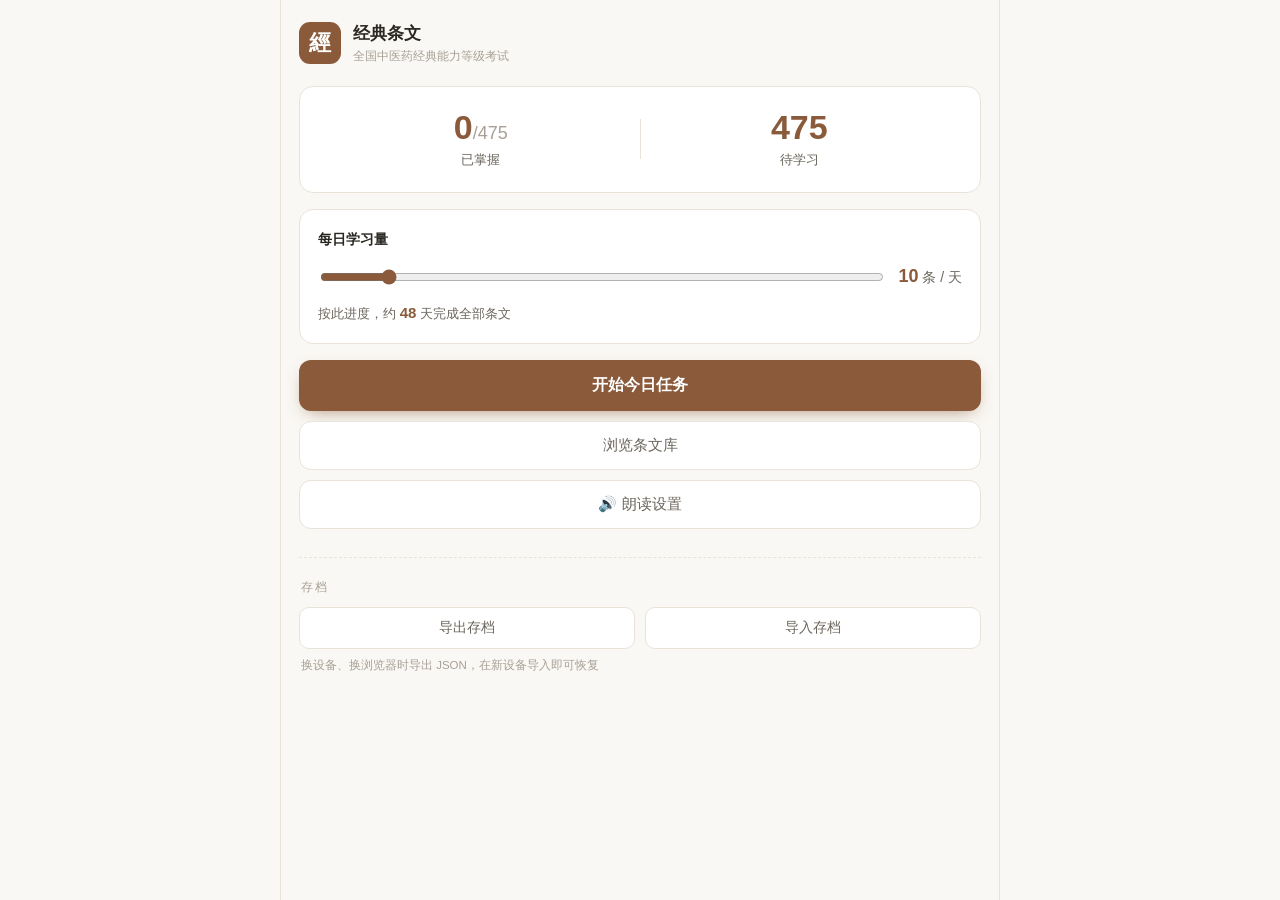
==== commit 87726ede: "Add files via upload" ====
--- a/index.html
+++ b/index.html
@@ -4,12 +4,13 @@
 <meta charset="UTF-8">
 <meta name="viewport" content="width=device-width, initial-scale=1.0, viewport-fit=cover">
 <meta name="theme-color" content="#faf8f4">
-<title>经典条文 · 背诵</title>
+<title>经典条文 ·背v6</title>
 <link rel="stylesheet" href="style.css">
 </head>
 <body>
 <div id="app"></div>
 <script src="data.js"></script>
+<script src="audio-index.js"></script>
 <script src="app.js"></script>
 <script src="data-school.js"></script>
 </body>
--- a/style.css
+++ b/style.css
@@ -230,7 +230,7 @@
 .learn-foot { position: fixed; bottom: 0; left: 0; right: 0; max-width: 720px;
   margin: 0 auto; padding: 12px 18px calc(12px + env(safe-area-inset-bottom, 0px));
   background: linear-gradient(rgba(250,248,244,0), var(--bg) 34%);
-  display: flex; gap: 10px; z-index: 20; }
+  display: flex; flex-wrap: wrap; gap: 10px; z-index: 20; }
 .btn-ghost { flex: 1; padding: 14px; font-size: 15px; font-weight: 600;
   color: var(--ink-2); background: var(--surface); border: 1px solid var(--line);
   border-radius: 12px; cursor: pointer; font-family: inherit; }
@@ -334,6 +334,32 @@
 }
 .toast.ok { background: rgba(63, 138, 99, .96); }
 .toast.bad { background: rgba(191, 74, 68, .96); }
+/* 自动播放被拦截时的「点击继续」提示条 */
+.resume-bar {
+  position: fixed;
+  left: 50%;
+  bottom: 96px;
+  transform: translate(-50%, 16px);
+  width: max-content;
+  max-width: 92vw;
+  display: flex;
+  align-items: center;
+  gap: 8px;
+  padding: 11px 16px;
+  border-radius: 999px;
+  background: rgba(138, 90, 59, .97);
+  color: #fff;
+  font-size: 13.5px;
+  line-height: 1.4;
+  box-shadow: 0 8px 24px -6px rgba(0, 0, 0, .45);
+  opacity: 0;
+  pointer-events: none; /* 让轻触穿透到页面，触发全局手势监听器 */
+  transition: opacity .2s, transform .2s;
+  z-index: 998;
+  text-align: center;
+}
+.resume-bar.show { opacity: 1; transform: translate(-50%, 0); }
+.resume-bar .rb-ico { font-size: 16px; }
 /* 复习标记 */
 .review-tag {
   display: inline-block;
@@ -420,7 +446,51 @@
   font-size: 12px;
   border-radius: 14px;
 }
+/* 朗读设置提示 */
+.sheet-tip {
+  font-size: 12px;
+  color: var(--ink-3);
+  line-height: 1.5;
+  margin: -4px 0 6px;
+  padding: 8px 10px;
+  background: var(--accent-soft);
+  border-radius: 8px;
+}
 @keyframes speak-pulse {
   0%, 100% { box-shadow: 0 0 0 0 rgba(138, 90, 59, .45); }
   50% { box-shadow: 0 0 0 6px rgba(138, 90, 59, 0); }
-}+}
+/* 标题行 + 朗读按钮 */
+.passage-title-row {
+  display: flex;
+  align-items: center;
+  justify-content: space-between;
+  gap: 12px;
+  margin-bottom: 12px;
+}
+.passage-title-row .passage-title {
+  margin-bottom: 0;
+  flex: 1;
+  min-width: 0;
+}
+/* 朗读逐句高亮 */
+.passage-text .cl { border-radius: 4px; transition: background .15s, color .15s; }
+.passage-text .cl.speaking { background: var(--gold); color: #fff; box-shadow: 0 0 0 2px var(--gold); padding: 0 1px; }
+
+/* 朗读设置弹层 */
+.sheet-mask { position: fixed; inset: 0; background: rgba(43,40,35,.45); display: none;
+  align-items: flex-end; justify-content: center; z-index: 200; }
+.sheet-mask.show { display: flex; }
+.sheet { width: 100%; max-width: 720px; background: var(--surface);
+  border-radius: 18px 18px 0 0; padding: 20px 18px calc(22px + env(safe-area-inset-bottom,0px));
+  animation: sheet-up .25s ease; }
+@keyframes sheet-up { from { transform: translateY(100%); } to { transform: translateY(0); } }
+.sheet-title { font-size: 17px; font-weight: 700; margin-bottom: 8px; text-align: center; }
+.sheet-row { display: flex; align-items: center; gap: 12px; padding: 14px 2px; border-top: 1px solid var(--line); }
+.sheet-row:first-of-type { border-top: none; }
+.sheet-label { font-size: 15px; flex: 0 0 auto; }
+.sheet-row input[type=range] { flex: 1; accent-color: var(--accent); }
+.sheet-row select { flex: 1; padding: 9px 10px; border-radius: 9px; border: 1px solid var(--line);
+  font-family: inherit; font-size: 14px; background: var(--surface); color: var(--ink); }
+.sheet-row input[type=checkbox] { width: 22px; height: 22px; accent-color: var(--accent); flex: 0 0 auto; }
+.sheet-val { min-width: 44px; text-align: right; color: var(--accent); font-weight: 600; font-size: 14px; }
